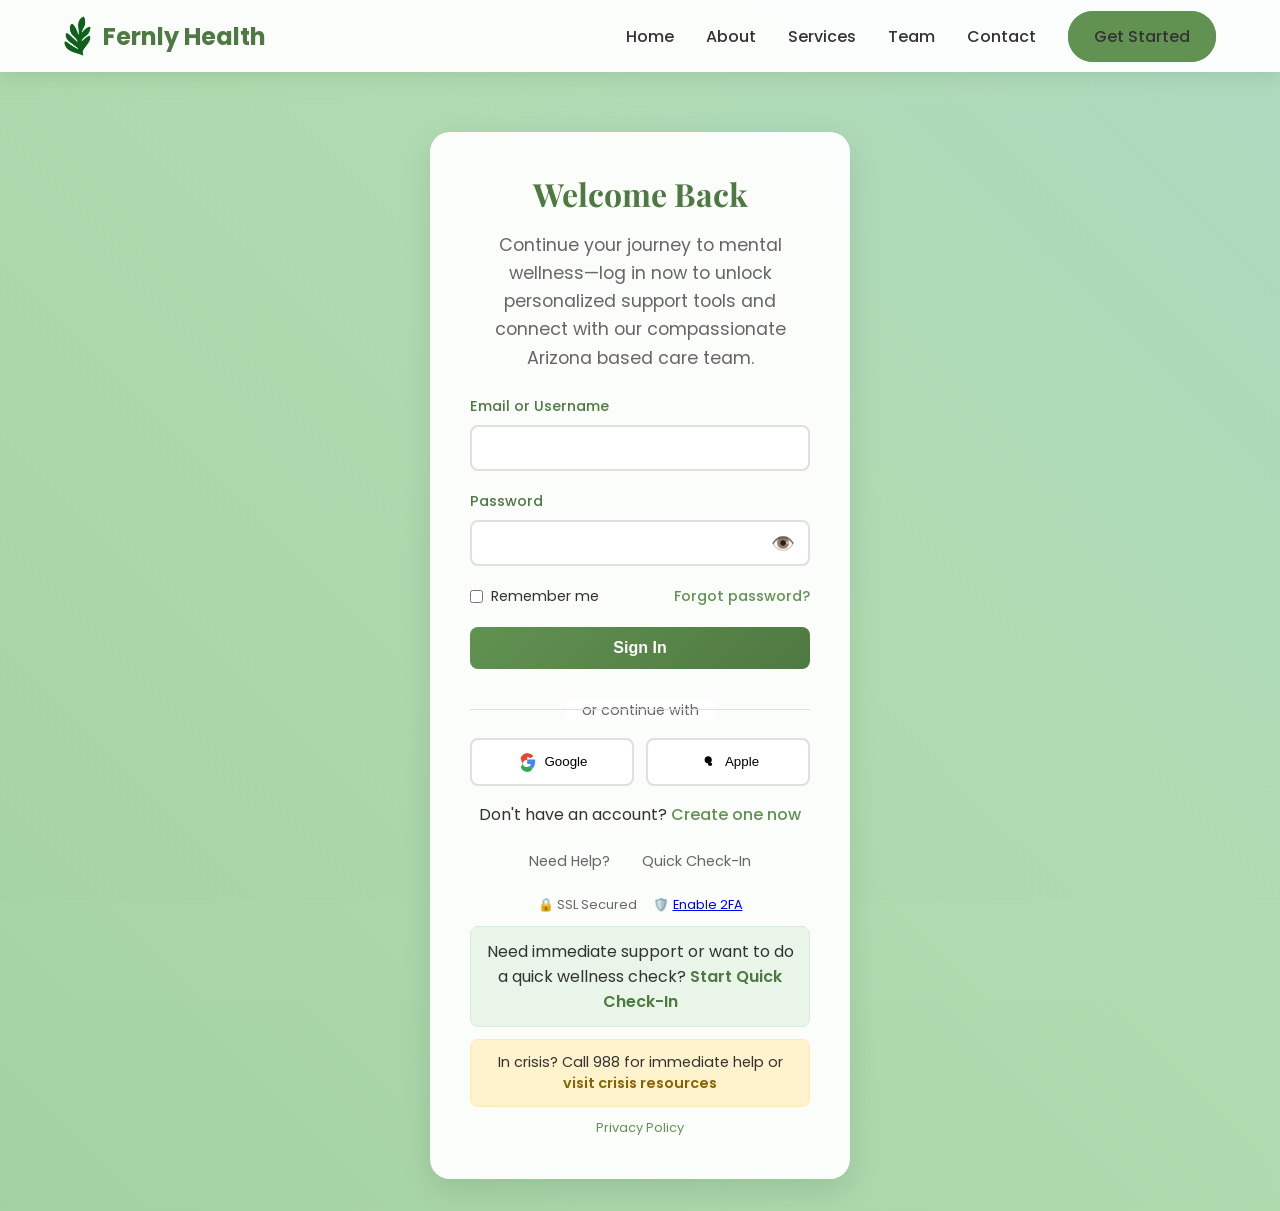
==== docs/login.html @ 819aef61 "Fix login card width and navigation button styling consistency Co-authored-by: Bmn599 <52219053+Bmn5" ====
<!DOCTYPE html>
<html lang="en">
<head>
  <meta charset="UTF-8">
  <meta name="viewport" content="width=device-width, initial-scale=1.0">
  <title>Login - Fernly Health</title>
  <link href="https://fonts.googleapis.com/css2?family=Poppins:wght@300;400;500;600;700&family=Playfair+Display:wght@400;700&display=swap" rel="stylesheet">
  <style>
    :root {
      --g1: #8fbf8f;
      --g2: #9ac99a;
      --g3: #a6d3a6;
      --g4: #b1dcb1;
      --g5: #add9c5;
      --g6: #e8c864;
    }

    * {
      margin: 0;
      padding: 0;
      box-sizing: border-box;
    }

    html,
    body {
      height: 100%;
      font-family: 'Poppins', sans-serif;
      color: #333;
      background: linear-gradient(
          45deg,
          var(--g1) 0%,
          var(--g2) 15%,
          var(--g3) 30%,
          var(--g4) 45%,
          var(--g5) 60%,
          var(--g6) 100%
      );
      background-size: 400% 400%;
      animation: moodShift 12s ease-in-out infinite;
      position: relative;
    }

    h1,
    h2 {
      font-family: 'Playfair Display', serif;
    }

    body::before {
      content: '';
      position: fixed;
      inset: 0;
      background-image: url("[data-uri]");
      background-size: 8px 8px;
      opacity: .04;
      pointer-events: none;
    }

    /* Ensure seamless gradient across all sections */
    section,
    footer {
      background: transparent;
    }

    @keyframes moodShift {
      0% {
        background-position: 0% 50%;
      }
      50% {
        background-position: 100% 50%;
      }
      100% {
        background-position: 0% 50%;
      }
    }


    .container {
      width: 90%;
      max-width: 1200px;
      margin: 0 auto;
    }

    header {
      background: rgba(255, 255, 255, 0.95);
      backdrop-filter: blur(10px);
      box-shadow: 0 2px 20px rgba(0, 0, 0, 0.1);
      position: fixed;
      top: 0;
      left: 0;
      right: 0;
      z-index: 1000;
      transition: all 0.3s ease;
    }

    nav {
      display: flex;
      align-items: center;
      justify-content: space-between;
      padding: 1rem 0;
    }

    .logo {
      display: flex;
      align-items: center;
      gap: 0.75rem;
    }

    .logo img {
      height: 40px;
      width: auto;
    }

    .logo span {
      font-size: 1.5rem;
      font-weight: 700;
      color: #4F7942;
    }

    .nav-links {
      list-style: none;
      display: flex;
      gap: 2rem;
      align-items: center;
    }

    .nav-links a {
      font-weight: 500;
      transition: color 0.3s ease;
      position: relative;
      text-decoration: none;
      color: inherit;
    }

    .nav-links a:hover {
      color: #619251;
    }

    .nav-links a::after {
      content: '';
      position: absolute;
      width: 0;
      height: 2px;
      bottom: -5px;
      left: 0;
      background-color: #619251;
      transition: width 0.3s ease;
    }

    .nav-links a:hover::after {
      width: 100%;
    }

    .btn-primary {
      background: #619251;
      color: #fff;
      padding: 0.75rem 1.5rem;
      border-radius: 25px;
      font-weight: 600;
      transition: all 0.3s ease;
      border: 2px solid #619251;
      cursor: pointer;
      text-decoration: none;
    }

    .btn-primary:hover {
      background: transparent;
      color: #619251;
      transform: translateY(-2px) scale(1.03);
    }

    main {
      margin-top: 100px;
      padding: 2rem 0;
      min-height: calc(100vh - 100px);
      display: flex;
      align-items: center;
      justify-content: center;
    }

    .login-container {
      background: rgba(255, 255, 255, 0.95);
      backdrop-filter: blur(10px);
      border-radius: 20px;
      padding: 2.5rem;
      box-shadow: 0 10px 30px rgba(0, 0, 0, 0.1);
      text-align: center;
      max-width: 420px;
      min-width: 320px;
      width: 100%;
      margin: 0 auto;
    }

    .login-title {
      font-size: 2rem;
      margin-bottom: 1rem;
      color: #4F7942;
    }

    .login-greeting {
      font-size: 1.1rem;
      color: #666;
      margin-bottom: 1.5rem;
      line-height: 1.6;
    }

    .form-group {
      position: relative;
      margin-bottom: 1.25rem;
      text-align: left;
    }

    .form-group label {
      display: block;
      margin-bottom: 0.5rem;
      font-weight: 500;
      color: #4F7942;
      font-size: 0.9rem;
    }

    .form-group input {
      width: 100%;
      padding: 0.75rem;
      border: 2px solid #e0e0e0;
      border-radius: 8px;
      font-size: 1rem;
      transition: all 0.3s ease;
      background: white;
    }

    .form-group input:hover {
      border-color: #c0c0c0;
      box-shadow: 0 2px 8px rgba(0, 0, 0, 0.08);
    }

    .form-group input:focus {
      outline: none;
      border-color: #619251;
      box-shadow: 0 0 0 3px rgba(97, 146, 81, 0.1);
    }

    .form-group input.error {
      border-color: #e74c3c;
      animation: shake 0.5s ease-in-out;
    }

    .form-group input.valid {
      border-color: #27ae60;
    }

    .password-toggle {
      position: absolute;
      right: 10px;
      top: 50%;
      transform: translateY(-50%);
      background: none;
      border: none;
      cursor: pointer;
      color: #666;
      font-size: 1.2rem;
      padding: 5px;
    }

    .password-toggle:hover {
      color: #4F7942;
    }

    .error-message {
      color: #e74c3c;
      font-size: 0.8rem;
      margin-top: 0.25rem;
      opacity: 0;
      transition: opacity 0.3s ease;
    }

    .error-message.show {
      opacity: 1;
    }

    .form-options {
      display: flex;
      justify-content: space-between;
      align-items: center;
      margin-bottom: 1.25rem;
      font-size: 0.9rem;
    }

    .remember-me {
      display: flex;
      align-items: center;
      gap: 0.5rem;
      cursor: pointer;
      transition: all 0.3s ease;
    }

    .remember-me:hover {
      color: #4F7942;
    }

    .remember-me input[type="checkbox"] {
      width: auto;
      margin: 0;
      cursor: pointer;
      transition: all 0.3s ease;
    }

    .remember-me input[type="checkbox"]:hover {
      transform: scale(1.1);
    }

    .remember-me label {
      cursor: pointer;
      transition: all 0.3s ease;
    }

    .forgot-password {
      color: #619251;
      text-decoration: none;
      font-weight: 500;
      transition: all 0.3s ease;
    }

    .forgot-password:hover {
      text-decoration: underline;
      color: #4F7942;
      transform: translateY(-1px);
    }

    .login-btn {
      width: 100%;
      background: linear-gradient(135deg, #619251, #4F7942);
      color: white;
      padding: 0.75rem;
      border: none;
      border-radius: 8px;
      font-size: 1rem;
      font-weight: 600;
      cursor: pointer;
      transition: all 0.3s ease;
      margin-bottom: 0.75rem;
      position: relative;
      overflow: hidden;
    }

    .login-btn:hover {
      transform: translateY(-2px);
      box-shadow: 0 5px 15px rgba(97, 146, 81, 0.4);
    }

    .login-btn:disabled {
      opacity: 0.7;
      cursor: not-allowed;
      transform: none;
    }

    .loading-spinner {
      display: none;
      position: absolute;
      top: 50%;
      left: 50%;
      transform: translate(-50%, -50%);
    }

    .loading-spinner::after {
      content: '';
      width: 20px;
      height: 20px;
      border: 2px solid rgba(255, 255, 255, 0.3);
      border-top: 2px solid white;
      border-radius: 50%;
      animation: spin 1s linear infinite;
    }

    .divider {
      text-align: center;
      margin: 1rem 0;
      position: relative;
      color: #666;
    }

    .divider::before {
      content: '';
      position: absolute;
      top: 50%;
      left: 0;
      right: 0;
      height: 1px;
      background: #e0e0e0;
    }

    .divider span {
      background: white;
      padding: 0 1rem;
      font-size: 0.9rem;
    }

    .social-login {
      display: flex;
      gap: 0.75rem;
      margin-bottom: 1rem;
    }

    .social-btn {
      flex: 1;
      padding: 0.75rem;
      border: 2px solid #e0e0e0;
      border-radius: 8px;
      background: white;
      cursor: pointer;
      transition: all 0.3s ease;
      display: flex;
      align-items: center;
      justify-content: center;
      gap: 0.5rem;
      font-weight: 500;
    }

    .social-btn:hover {
      border-color: #619251;
      background: #f8f9fa;
      transform: translateY(-1px);
      box-shadow: 0 3px 10px rgba(97, 146, 81, 0.15);
    }

    .social-btn img {
      width: 20px;
      height: 20px;
    }

    .create-account {
      text-align: center;
      margin-bottom: 1rem;
    }

    .create-account a {
      color: #619251;
      text-decoration: none;
      font-weight: 500;
      transition: all 0.3s ease;
    }

    .create-account a:hover {
      text-decoration: underline;
      color: #4F7942;
      transform: translateY(-1px);
    }

    .support-links {
      display: flex;
      justify-content: center;
      gap: 1rem;
      margin-bottom: 1rem;
      font-size: 0.9rem;
    }

    .support-links a {
      color: #666;
      text-decoration: none;
      padding: 0.5rem;
      border-radius: 6px;
      transition: all 0.3s ease;
    }

    .support-links a:hover {
      color: #4F7942;
      background: rgba(97, 146, 81, 0.1);
      transform: translateY(-1px);
    }

    .security-indicators {
      display: flex;
      justify-content: center;
      align-items: center;
      gap: 1rem;
      margin-bottom: 0.75rem;
      font-size: 0.8rem;
      color: #666;
    }

    .security-indicators span {
      display: flex;
      align-items: center;
      gap: 0.25rem;
    }

    .crisis-link {
      text-align: center;
      margin-top: 0.75rem;
      padding: 0.75rem;
      background: #fff3cd;
      border: 1px solid #ffeaa7;
      border-radius: 8px;
      font-size: 0.9rem;
    }

    .crisis-link a {
      color: #856404;
      text-decoration: none;
      font-weight: 600;
      transition: all 0.3s ease;
    }

    .crisis-link a:hover {
      text-decoration: underline;
      color: #6b5203;
      transform: translateY(-1px);
    }

    .quick-checkin {
      text-align: center;
      margin-top: 0.75rem;
      padding: 0.75rem;
      background: #e8f5e8;
      border: 1px solid #d4edda;
      border-radius: 8px;
    }

    .quick-checkin a {
      color: #4F7942;
      text-decoration: none;
      font-weight: 600;
      transition: all 0.3s ease;
    }

    .quick-checkin a:hover {
      text-decoration: underline;
      color: #3e5f34;
      transform: translateY(-1px);
    }

    .modal {
      display: none;
      position: fixed;
      z-index: 2000;
      left: 0;
      top: 0;
      width: 100%;
      height: 100%;
      background-color: rgba(0, 0, 0, 0.5);
      backdrop-filter: blur(5px);
    }

    .modal-content {
      background-color: white;
      margin: 10% auto;
      padding: 2rem;
      border-radius: 20px;
      width: 90%;
      max-width: 500px;
      position: relative;
    }

    .close {
      color: #aaa;
      float: right;
      font-size: 28px;
      font-weight: bold;
      cursor: pointer;
      position: absolute;
      right: 15px;
      top: 15px;
    }

    .close:hover {
      color: #000;
    }

    .privacy-link {
      color: #619251;
      text-decoration: none;
      font-size: 0.8rem;
      margin-top: 0.75rem;
      display: inline-block;
      transition: all 0.3s ease;
    }

    .privacy-link:hover {
      text-decoration: underline;
      color: #4F7942;
      transform: translateY(-1px);
    }

    @keyframes shake {
      0%, 100% { transform: translateX(0); }
      25% { transform: translateX(-5px); }
      75% { transform: translateX(5px); }
    }

    @keyframes spin {
      0% { transform: rotate(0deg); }
      100% { transform: rotate(360deg); }
    }

    @media (max-width: 768px) {
      .nav-links {
        display: none;
      }

      .login-container {
        margin: 1rem;
        padding: 1.5rem;
        min-width: 280px;
      }

      .social-login {
        flex-direction: column;
      }

      .support-links {
        flex-direction: column;
        gap: 0.5rem;
      }
    }
  </style>
</head>
<body>
  <header>
    <div class="container">
      <nav>
        <div class="logo">
          <img src="images/Fernly-logo.png" alt="Fernly Health Logo">
          <span>Fernly Health</span>
        </div>
        <ul class="nav-links">
          <li><a href="index.html">Home</a></li>
          <li><a href="index.html#about">About</a></li>
          <li><a href="services.html">Services</a></li>
          <li><a href="team.html">Team</a></li>
          <li><a href="index.html#contact">Contact</a></li>
          <li><a href="index.html#contact" class="btn-primary">Get Started</a></li>
        </ul>
      </nav>
    </div>
  </header>

  <main>
    <div class="container">
      <div class="login-container">
        <h1 class="login-title">Welcome Back</h1>
        <p class="login-greeting">
          Continue your journey to mental wellness—log in now to unlock personalized support tools and connect with our compassionate Arizona based care team.
        </p>

        <form id="loginForm">
          <div class="form-group">
            <label for="email">Email or Username</label>
            <input type="text" id="email" name="email" required aria-describedby="emailError">
            <div class="error-message" id="emailError"></div>
          </div>

          <div class="form-group">
            <label for="password">Password</label>
            <div style="position: relative;">
              <input type="password" id="password" name="password" required aria-describedby="passwordError">
              <button type="button" class="password-toggle" id="passwordToggle" aria-label="Toggle password visibility">
                👁️
              </button>
            </div>
            <div class="error-message" id="passwordError"></div>
          </div>

          <div class="form-options">
            <div class="remember-me">
              <input type="checkbox" id="rememberMe" name="rememberMe">
              <label for="rememberMe">Remember me</label>
            </div>
            <a href="#" class="forgot-password" id="forgotPasswordLink">Forgot password?</a>
          </div>

          <button type="submit" class="login-btn" id="loginButton">
            <span class="btn-text">Sign In</span>
            <div class="loading-spinner" id="loadingSpinner"></div>
          </button>
        </form>

        <div class="divider">
          <span>or continue with</span>
        </div>

        <div class="social-login">
          <button type="button" class="social-btn" id="googleLogin">
            <img src="[data-uri]" alt="Google">
            Google
          </button>
          <button type="button" class="social-btn" id="appleLogin">
            <img src="[data-uri]" alt="Apple">
            Apple
          </button>
        </div>

        <div class="create-account">
          <p>Don't have an account? <a href="#" id="createAccountLink">Create one now</a></p>
        </div>

        <div class="support-links">
          <a href="#" id="needHelpLink">Need Help?</a>
          <a href="#" id="quickCheckinLink">Quick Check-In</a>
        </div>

        <div class="security-indicators">
          <span>🔒 SSL Secured</span>
          <span>🛡️ <a href="#" id="twoFactorLink">Enable 2FA</a></span>
        </div>

        <div class="quick-checkin">
          <p>Need immediate support or want to do a quick wellness check? <a href="#" id="quickCheckinBtn">Start Quick Check-In</a></p>
        </div>

        <div class="crisis-link">
          <p>In crisis? Call 988 for immediate help or <a href="https://suicidepreventionlifeline.org/" target="_blank" rel="noopener noreferrer">visit crisis resources</a></p>
        </div>

        <a href="privacy.html" target="_blank" class="privacy-link">Privacy Policy</a>
      </div>
    </div>
  </main>

  <!-- Forgot Password Modal -->
  <div id="forgotPasswordModal" class="modal">
    <div class="modal-content">
      <span class="close" id="closeForgotModal">&times;</span>
      <h2>Reset Password</h2>
      <p>Enter your email address and we'll send you a link to reset your password.</p>
      <form id="forgotPasswordForm">
        <div class="form-group">
          <label for="resetEmail">Email Address</label>
          <input type="email" id="resetEmail" name="resetEmail" required>
          <div class="error-message" id="resetEmailError"></div>
        </div>
        <button type="submit" class="login-btn">Send Reset Link</button>
      </form>
    </div>
  </div>

  <!-- Need Help Modal -->
  <div id="needHelpModal" class="modal">
    <div class="modal-content">
      <span class="close" id="closeHelpModal">&times;</span>
      <h2>Need Help?</h2>
      <p>Our support team is here to help you. Please fill out this secure form and we'll get back to you within 24 hours.</p>
      <form id="needHelpForm">
        <div class="form-group">
          <label for="helpName">Full Name</label>
          <input type="text" id="helpName" name="helpName" required>
        </div>
        <div class="form-group">
          <label for="helpEmail">Email Address</label>
          <input type="email" id="helpEmail" name="helpEmail" required>
        </div>
        <div class="form-group">
          <label for="helpSubject">Subject</label>
          <select id="helpSubject" name="helpSubject" required style="width: 100%; padding: 0.75rem; border: 2px solid #e0e0e0; border-radius: 8px;">
            <option value="">Select a topic</option>
            <option value="login">Login Issues</option>
            <option value="account">Account Problems</option>
            <option value="technical">Technical Support</option>
            <option value="billing">Billing Questions</option>
            <option value="general">General Inquiry</option>
          </select>
        </div>
        <div class="form-group">
          <label for="helpMessage">Message</label>
          <textarea id="helpMessage" name="helpMessage" rows="4" required style="width: 100%; padding: 0.75rem; border: 2px solid #e0e0e0; border-radius: 8px; resize: vertical;"></textarea>
        </div>
        <button type="submit" class="login-btn">Send Message</button>
      </form>
    </div>
  </div>

  <!-- Create Account Modal -->
  <div id="createAccountModal" class="modal">
    <div class="modal-content">
      <span class="close" id="closeCreateModal">&times;</span>
      <h2>Create Account</h2>
      <p>Join Fernly Health and start your mental wellness journey today.</p>
      <form id="createAccountForm">
        <div class="form-group">
          <label for="newFullName">Full Name</label>
          <input type="text" id="newFullName" name="newFullName" required>
        </div>
        <div class="form-group">
          <label for="newEmail">Email Address</label>
          <input type="email" id="newEmail" name="newEmail" required>
        </div>
        <div class="form-group">
          <label for="newPassword">Password</label>
          <div style="position: relative;">
            <input type="password" id="newPassword" name="newPassword" required>
            <button type="button" class="password-toggle" id="newPasswordToggle" aria-label="Toggle password visibility">
              👁️
            </button>
          </div>
          <div class="error-message" id="newPasswordError"></div>
        </div>
        <div class="form-group">
          <label for="confirmPassword">Confirm Password</label>
          <input type="password" id="confirmPassword" name="confirmPassword" required>
          <div class="error-message" id="confirmPasswordError"></div>
        </div>
        <div class="form-group">
          <div class="remember-me">
            <input type="checkbox" id="agreeTerms" name="agreeTerms" required>
            <label for="agreeTerms">I agree to the <a href="privacy.html" target="_blank">Privacy Policy</a> and Terms of Service</label>
          </div>
        </div>
        <button type="submit" class="login-btn">Create Account</button>
      </form>
    </div>
  </div>
  <script>
    // Form validation and interaction functionality
    document.addEventListener('DOMContentLoaded', function() {
      // Password toggle functionality
      const passwordToggle = document.getElementById('passwordToggle');
      const passwordInput = document.getElementById('password');
      const newPasswordToggle = document.getElementById('newPasswordToggle');
      const newPasswordInput = document.getElementById('newPassword');

      function togglePassword(toggle, input) {
        if (toggle && input) {
          toggle.addEventListener('click', function() {
            const type = input.getAttribute('type') === 'password' ? 'text' : 'password';
            input.setAttribute('type', type);
            toggle.textContent = type === 'password' ? '👁️' : '🙈';
          });
        }
      }

      togglePassword(passwordToggle, passwordInput);
      togglePassword(newPasswordToggle, newPasswordInput);

      // Real-time validation
      const emailInput = document.getElementById('email');
      const emailError = document.getElementById('emailError');

      function validateEmail(email) {
        const re = /^[^\s@]+@[^\s@]+\.[^\s@]+$/;
        return re.test(email);
      }

      function validatePassword(password) {
        return password.length >= 8;
      }

      function showError(input, errorElement, message) {
        input.classList.add('error');
        input.classList.remove('valid');
        errorElement.textContent = message;
        errorElement.classList.add('show');
        input.setAttribute('aria-invalid', 'true');
      }

      function showValid(input, errorElement) {
        input.classList.add('valid');
        input.classList.remove('error');
        errorElement.textContent = '';
        errorElement.classList.remove('show');
        input.setAttribute('aria-invalid', 'false');
      }

      // Email validation
      emailInput.addEventListener('blur', function() {
        const email = this.value.trim();
        if (email && !validateEmail(email)) {
          showError(this, emailError, 'Please enter a valid email address');
        } else if (email) {
          showValid(this, emailError);
        }
      });

      // Password validation
      passwordInput.addEventListener('blur', function() {
        const password = this.value;
        const passwordError = document.getElementById('passwordError');
        if (password && !validatePassword(password)) {
          showError(this, passwordError, 'Password must be at least 8 characters long');
        } else if (password) {
          showValid(this, passwordError);
        }
      });

      // Modal functionality
      const modals = ['forgotPasswordModal', 'needHelpModal', 'createAccountModal'];
      const modalTriggers = {
        'forgotPasswordLink': 'forgotPasswordModal',
        'needHelpLink': 'needHelpModal',
        'createAccountLink': 'createAccountModal'
      };

      // Open modals
      Object.entries(modalTriggers).forEach(([triggerID, modalID]) => {
        const trigger = document.getElementById(triggerID);
        const modal = document.getElementById(modalID);
        if (trigger && modal) {
          trigger.addEventListener('click', function(e) {
            e.preventDefault();
            modal.style.display = 'block';
            document.body.style.overflow = 'hidden';
          });
        }
      });

      // Close modals
      const closeButtons = ['closeForgotModal', 'closeHelpModal', 'closeCreateModal'];
      closeButtons.forEach(buttonID => {
        const button = document.getElementById(buttonID);
        if (button) {
          button.addEventListener('click', function() {
            const modal = this.closest('.modal');
            modal.style.display = 'none';
            document.body.style.overflow = 'auto';
          });
        }
      });

      // Close modal when clicking outside
      modals.forEach(modalID => {
        const modal = document.getElementById(modalID);
        if (modal) {
          modal.addEventListener('click', function(e) {
            if (e.target === this) {
              this.style.display = 'none';
              document.body.style.overflow = 'auto';
            }
          });
        }
      });

      // Form submissions
      const loginForm = document.getElementById('loginForm');
      const loginButton = document.getElementById('loginButton');
      const loadingSpinner = document.getElementById('loadingSpinner');
      const btnText = loginButton.querySelector('.btn-text');

      loginForm.addEventListener('submit', function(e) {
        e.preventDefault();
        
        const email = document.getElementById('email').value.trim();
        const password = document.getElementById('password').value;
        
        // Basic validation
        let isValid = true;
        
        if (!email) {
          showError(emailInput, emailError, 'Email is required');
          isValid = false;
        } else if (!validateEmail(email)) {
          showError(emailInput, emailError, 'Please enter a valid email address');
          isValid = false;
        }
        
        if (!password) {
          showError(passwordInput, document.getElementById('passwordError'), 'Password is required');
          isValid = false;
        }
        
        if (!isValid) {
          // Shake animation for errors
          loginForm.style.animation = 'shake 0.5s ease-in-out';
          setTimeout(() => {
            loginForm.style.animation = '';
          }, 500);
          return;
        }
        
        // Show loading state
        loginButton.disabled = true;
        btnText.style.opacity = '0';
        loadingSpinner.style.display = 'block';
        
        // Simulate login process
        setTimeout(() => {
          // Reset button state
          loginButton.disabled = false;
          btnText.style.opacity = '1';
          loadingSpinner.style.display = 'none';
          
          // Demo login - in production, this would make an API call
          if (email === 'demo@fernly.com' && password === 'demo123') {
            alert('Login successful! Welcome to Fernly Health.');
            // Redirect to dashboard or home page
            window.location.href = 'index.html';
          } else {
            alert('Invalid credentials. Try demo@fernly.com / demo123');
            // Shake animation for failed login
            loginForm.style.animation = 'shake 0.5s ease-in-out';
            setTimeout(() => {
              loginForm.style.animation = '';
            }, 500);
          }
        }, 1500);
      });

      // Social login handlers
      const googleLogin = document.getElementById('googleLogin');
      const appleLogin = document.getElementById('appleLogin');

      googleLogin.addEventListener('click', function() {
        alert('Google SSO Integration\n\nFor production, configure with:\n1. Google Cloud Console OAuth 2.0 credentials\n2. Client ID and Secret\n3. Authorized redirect URIs\n\nDemo: This would redirect to Google OAuth flow.');
      });

      appleLogin.addEventListener('click', function() {
        alert('Apple SSO Integration\n\nFor production, configure with:\n1. Apple Developer Account\n2. Sign in with Apple service\n3. App ID and Key\n\nDemo: This would redirect to Apple ID authentication.');
      });

      // Forgot password form
      const forgotPasswordForm = document.getElementById('forgotPasswordForm');
      forgotPasswordForm.addEventListener('submit', function(e) {
        e.preventDefault();
        const email = document.getElementById('resetEmail').value.trim();
        
        if (!validateEmail(email)) {
          const errorElement = document.getElementById('resetEmailError');
          showError(document.getElementById('resetEmail'), errorElement, 'Please enter a valid email address');
          return;
        }
        
        alert('Password reset link sent to ' + email);
        document.getElementById('forgotPasswordModal').style.display = 'none';
        document.body.style.overflow = 'auto';
      });

      // Need help form
      const needHelpForm = document.getElementById('needHelpForm');
      needHelpForm.addEventListener('submit', function(e) {
        e.preventDefault();
        const name = document.getElementById('helpName').value.trim();
        const email = document.getElementById('helpEmail').value.trim();
        const subject = document.getElementById('helpSubject').value;
        const message = document.getElementById('helpMessage').value.trim();
        
        if (name && email && subject && message && validateEmail(email)) {
          alert('Support request submitted successfully! We\'ll get back to you within 24 hours.');
          document.getElementById('needHelpModal').style.display = 'none';
          document.body.style.overflow = 'auto';
          needHelpForm.reset();
        } else {
          alert('Please fill out all fields with valid information.');
        }
      });

      // Create account form
      const createAccountForm = document.getElementById('createAccountForm');
      createAccountForm.addEventListener('submit', function(e) {
        e.preventDefault();
        const fullName = document.getElementById('newFullName').value.trim();
        const email = document.getElementById('newEmail').value.trim();
        const password = document.getElementById('newPassword').value;
        const confirmPassword = document.getElementById('confirmPassword').value;
        const agreeTerms = document.getElementById('agreeTerms').checked;
        
        let isValid = true;
        
        if (!fullName) {
          alert('Please enter your full name');
          isValid = false;
        }
        
        if (!validateEmail(email)) {
          alert('Please enter a valid email address');
          isValid = false;
        }
        
        if (!validatePassword(password)) {
          showError(document.getElementById('newPassword'), document.getElementById('newPasswordError'), 'Password must be at least 8 characters long');
          isValid = false;
        }
        
        if (password !== confirmPassword) {
          showError(document.getElementById('confirmPassword'), document.getElementById('confirmPasswordError'), 'Passwords do not match');
          isValid = false;
        }
        
        if (!agreeTerms) {
          alert('Please agree to the Privacy Policy and Terms of Service');
          isValid = false;
        }
        
        if (isValid) {
          alert('Account created successfully! Please check your email for verification.');
          document.getElementById('createAccountModal').style.display = 'none';
          document.body.style.overflow = 'auto';
          createAccountForm.reset();
        }
      });

      // Quick check-in functionality
      const quickCheckinLinks = document.querySelectorAll('#quickCheckinLink, #quickCheckinBtn');
      quickCheckinLinks.forEach(link => {
        link.addEventListener('click', function(e) {
          e.preventDefault();
          alert('Quick Check-In Feature\n\nThis would open a brief wellness assessment including:\n• Mood tracking\n• Stress level evaluation\n• Sleep quality check\n• Medication adherence\n• Crisis screening\n\nRedirecting to wellness portal...');
          // In production, this would redirect to a wellness assessment tool
        });
      });

      // 2FA link
      const twoFactorLink = document.getElementById('twoFactorLink');
      twoFactorLink.addEventListener('click', function(e) {
        e.preventDefault();
        alert('Two-Factor Authentication\n\nTo enable 2FA:\n1. Log in to your account\n2. Go to Security Settings\n3. Enable 2FA with your phone\n\nThis adds an extra layer of security to your account.');
      });

      // Keyboard navigation support
      document.addEventListener('keydown', function(e) {
        if (e.key === 'Escape') {
          modals.forEach(modalID => {
            const modal = document.getElementById(modalID);
            if (modal && modal.style.display === 'block') {
              modal.style.display = 'none';
              document.body.style.overflow = 'auto';
            }
          });
        }
      });

      // Remember me functionality
      const rememberMeCheckbox = document.getElementById('rememberMe');
      const storedEmail = localStorage.getItem('fernly_remembered_email');
      
      if (storedEmail) {
        emailInput.value = storedEmail;
        rememberMeCheckbox.checked = true;
      }
      
      rememberMeCheckbox.addEventListener('change', function() {
        if (this.checked) {
          localStorage.setItem('fernly_remembered_email', emailInput.value);
        } else {
          localStorage.removeItem('fernly_remembered_email');
        }
      });

      // Update remember me storage when email changes
      emailInput.addEventListener('input', function() {
        if (rememberMeCheckbox.checked) {
          localStorage.setItem('fernly_remembered_email', this.value);
        }
      });
    });
  </script>
</body>
</html>
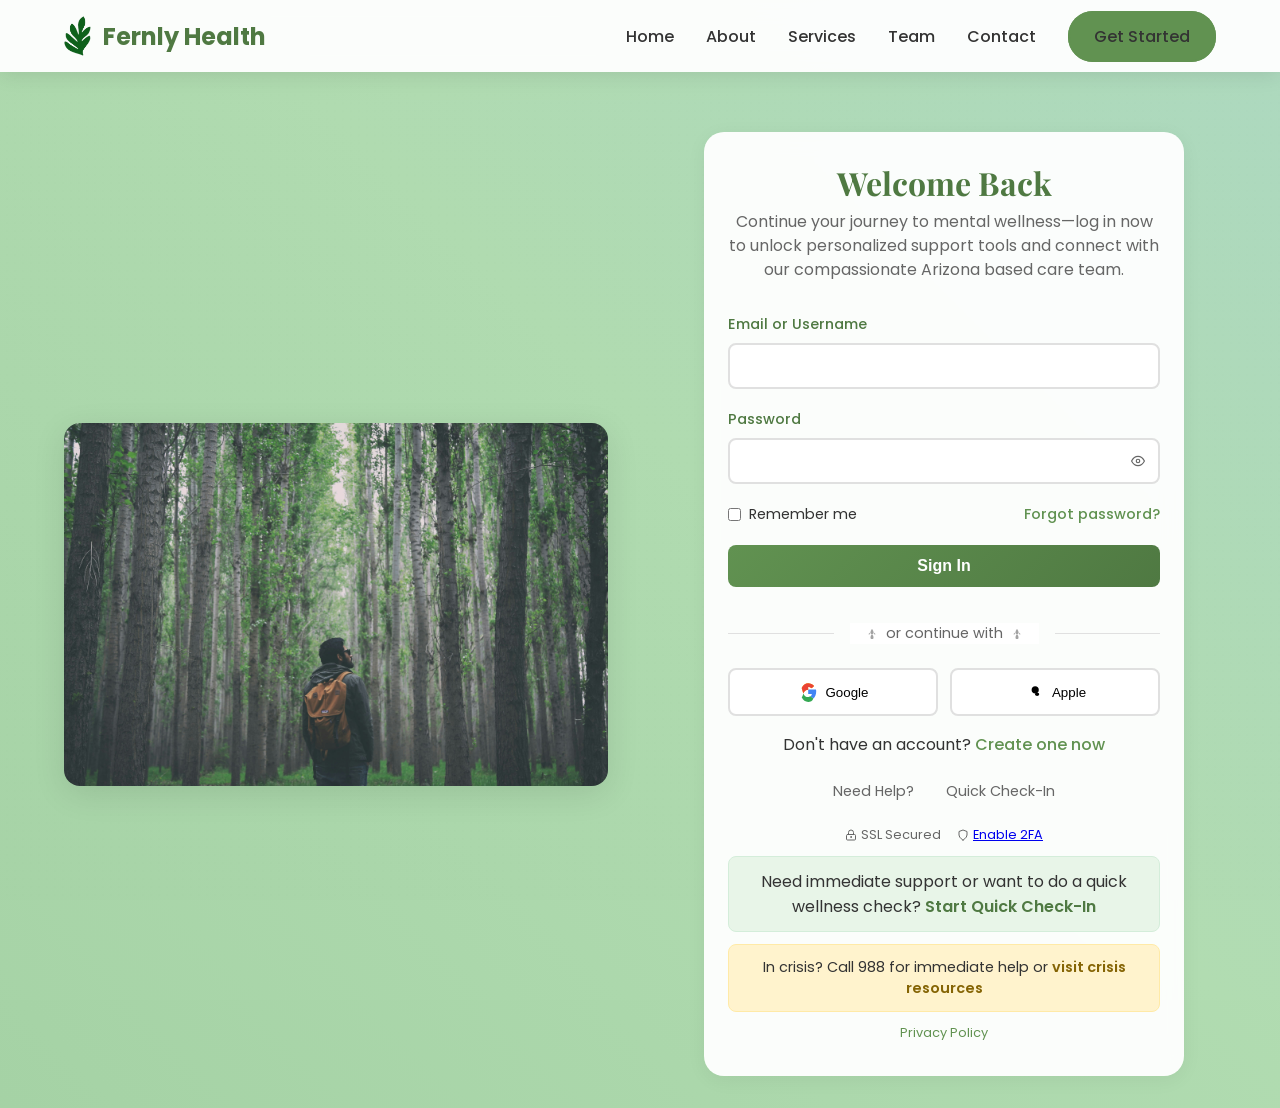
==== commit b04f871c: "Update login page with improved layout and professional styling Co-authored-by: Bmn599 <52219053+Bmn" ====
--- a/docs/login.html
+++ b/docs/login.html
@@ -177,30 +177,60 @@
       justify-content: center;
     }
 
+    .login-layout {
+      display: flex;
+      align-items: center;
+      gap: 4rem;
+      max-width: 1200px;
+      width: 100%;
+    }
+
+    .login-illustration {
+      flex: 1;
+      display: flex;
+      align-items: center;
+      justify-content: center;
+    }
+
+    .login-illustration img {
+      max-width: 100%;
+      height: auto;
+      border-radius: 16px;
+      box-shadow: 0 8px 32px rgba(0, 0, 0, 0.1);
+    }
+
+    .login-form-section {
+      flex: 1;
+      display: flex;
+      justify-content: center;
+    }
+
     .login-container {
       background: rgba(255, 255, 255, 0.95);
       backdrop-filter: blur(10px);
       border-radius: 20px;
-      padding: 2.5rem;
-      box-shadow: 0 10px 30px rgba(0, 0, 0, 0.1);
+      padding: 2rem 1.5rem;
+      box-shadow: 0 4px 20px rgba(0, 0, 0, 0.05);
       text-align: center;
-      max-width: 420px;
+      max-width: 480px;
       min-width: 320px;
-      width: 100%;
+      width: 90%;
       margin: 0 auto;
     }
 
     .login-title {
       font-size: 2rem;
-      margin-bottom: 1rem;
+      margin-bottom: 0.5rem;
       color: #4F7942;
+      line-height: 1.2;
     }
 
     .login-greeting {
-      font-size: 1.1rem;
+      font-size: 1rem;
       color: #666;
-      margin-bottom: 1.5rem;
-      line-height: 1.6;
+      margin-bottom: 2rem;
+      line-height: 1.5;
+      font-weight: 400;
     }
 
     .form-group {
@@ -258,10 +288,20 @@
       color: #666;
       font-size: 1.2rem;
       padding: 5px;
+      width: 24px;
+      height: 24px;
+      display: flex;
+      align-items: center;
+      justify-content: center;
     }
 
     .password-toggle:hover {
       color: #4F7942;
+    }
+
+    .password-toggle svg {
+      width: 18px;
+      height: 18px;
     }
 
     .error-message {
@@ -372,17 +412,19 @@
 
     .divider {
       text-align: center;
-      margin: 1rem 0;
+      margin: 1.5rem 0;
       position: relative;
       color: #666;
-    }
-
-    .divider::before {
+      display: flex;
+      align-items: center;
+      justify-content: center;
+      gap: 1rem;
+    }
+
+    .divider::before,
+    .divider::after {
       content: '';
-      position: absolute;
-      top: 50%;
-      left: 0;
-      right: 0;
+      flex: 1;
       height: 1px;
       background: #e0e0e0;
     }
@@ -391,6 +433,16 @@
       background: white;
       padding: 0 1rem;
       font-size: 0.9rem;
+      display: flex;
+      align-items: center;
+      gap: 0.5rem;
+    }
+
+    .fern-icon {
+      width: 12px;
+      height: 12px;
+      fill: #619251;
+      opacity: 0.6;
     }
 
     .social-login {
@@ -592,6 +644,15 @@
 
     @media (max-width: 768px) {
       .nav-links {
+        display: none;
+      }
+
+      .login-layout {
+        flex-direction: column;
+        gap: 2rem;
+      }
+
+      .login-illustration {
         display: none;
       }
 
@@ -634,7 +695,13 @@
 
   <main>
     <div class="container">
-      <div class="login-container">
+      <div class="login-layout">
+        <div class="login-illustration">
+          <img src="Images3/oziel-gomez-6K-xLVV0-wg-unsplash.jpg" alt="Calming nature scene with greenery">
+        </div>
+        
+        <div class="login-form-section">
+          <div class="login-container">
         <h1 class="login-title">Welcome Back</h1>
         <p class="login-greeting">
           Continue your journey to mental wellness—log in now to unlock personalized support tools and connect with our compassionate Arizona based care team.
@@ -652,7 +719,10 @@
             <div style="position: relative;">
               <input type="password" id="password" name="password" required aria-describedby="passwordError">
               <button type="button" class="password-toggle" id="passwordToggle" aria-label="Toggle password visibility">
-                👁️
+                <svg viewBox="0 0 24 24" fill="none" stroke="currentColor" stroke-width="2" stroke-linecap="round" stroke-linejoin="round">
+                  <path d="M1 12s4-8 11-8 11 8 11 8-4 8-11 8-11-8-11-8z"></path>
+                  <circle cx="12" cy="12" r="3"></circle>
+                </svg>
               </button>
             </div>
             <div class="error-message" id="passwordError"></div>
@@ -673,7 +743,21 @@
         </form>
 
         <div class="divider">
-          <span>or continue with</span>
+          <span>
+            <svg class="fern-icon" viewBox="0 0 24 24" fill="none" xmlns="http://www.w3.org/2000/svg">
+              <path d="M12 2C12 2 15 5 15 9C15 11 14 12 12 12C10 12 9 11 9 9C9 5 12 2 12 2Z" fill="currentColor"/>
+              <path d="M12 12C12 12 15 15 15 19C15 21 14 22 12 22C10 22 9 21 9 19C9 15 12 12 12 12Z" fill="currentColor"/>
+              <path d="M12 7C12 7 8 9 6 11C5 12 5 13 6 13C7 13 8 12 8 11C8 9 12 7 12 7Z" fill="currentColor"/>
+              <path d="M12 7C12 7 16 9 18 11C19 12 19 13 18 13C17 13 16 12 16 11C16 9 12 7 12 7Z" fill="currentColor"/>
+            </svg>
+            or continue with
+            <svg class="fern-icon" viewBox="0 0 24 24" fill="none" xmlns="http://www.w3.org/2000/svg">
+              <path d="M12 2C12 2 15 5 15 9C15 11 14 12 12 12C10 12 9 11 9 9C9 5 12 2 12 2Z" fill="currentColor"/>
+              <path d="M12 12C12 12 15 15 15 19C15 21 14 22 12 22C10 22 9 21 9 19C9 15 12 12 12 12Z" fill="currentColor"/>
+              <path d="M12 7C12 7 8 9 6 11C5 12 5 13 6 13C7 13 8 12 8 11C8 9 12 7 12 7Z" fill="currentColor"/>
+              <path d="M12 7C12 7 16 9 18 11C19 12 19 13 18 13C17 13 16 12 16 11C16 9 12 7 12 7Z" fill="currentColor"/>
+            </svg>
+          </span>
         </div>
 
         <div class="social-login">
@@ -697,8 +781,20 @@
         </div>
 
         <div class="security-indicators">
-          <span>🔒 SSL Secured</span>
-          <span>🛡️ <a href="#" id="twoFactorLink">Enable 2FA</a></span>
+          <span>
+            <svg width="12" height="12" viewBox="0 0 24 24" fill="none" stroke="currentColor" stroke-width="2" stroke-linecap="round" stroke-linejoin="round">
+              <rect x="3" y="11" width="18" height="11" rx="2" ry="2"></rect>
+              <circle cx="12" cy="16" r="1"></circle>
+              <path d="M7 11V7a5 5 0 0 1 10 0v4"></path>
+            </svg>
+            SSL Secured
+          </span>
+          <span>
+            <svg width="12" height="12" viewBox="0 0 24 24" fill="none" stroke="currentColor" stroke-width="2" stroke-linecap="round" stroke-linejoin="round">
+              <path d="M12 22s8-4 8-10V5l-8-3-8 3v7c0 6 8 10 8 10z"></path>
+            </svg>
+            <a href="#" id="twoFactorLink">Enable 2FA</a>
+          </span>
         </div>
 
         <div class="quick-checkin">
@@ -710,6 +806,8 @@
         </div>
 
         <a href="privacy.html" target="_blank" class="privacy-link">Privacy Policy</a>
+      </div>
+        </div>
       </div>
     </div>
   </main>
@@ -786,7 +884,10 @@
           <div style="position: relative;">
             <input type="password" id="newPassword" name="newPassword" required>
             <button type="button" class="password-toggle" id="newPasswordToggle" aria-label="Toggle password visibility">
-              👁️
+              <svg viewBox="0 0 24 24" fill="none" stroke="currentColor" stroke-width="2" stroke-linecap="round" stroke-linejoin="round">
+                <path d="M1 12s4-8 11-8 11 8 11 8-4 8-11 8-11-8-11-8z"></path>
+                <circle cx="12" cy="12" r="3"></circle>
+              </svg>
             </button>
           </div>
           <div class="error-message" id="newPasswordError"></div>
@@ -820,7 +921,27 @@
           toggle.addEventListener('click', function() {
             const type = input.getAttribute('type') === 'password' ? 'text' : 'password';
             input.setAttribute('type', type);
-            toggle.textContent = type === 'password' ? '👁️' : '🙈';
+            
+            // Update the SVG icon
+            const isVisible = type === 'text';
+            const svg = toggle.querySelector('svg');
+            if (svg) {
+              if (isVisible) {
+                // Show "eye-off" icon
+                svg.innerHTML = `
+                  <path d="M17.94 17.94A10.07 10.07 0 0 1 12 20c-7 0-11-8-11-8a18.45 18.45 0 0 1 5.06-5.94L6.06 6.06"></path>
+                  <path d="M9.9 4.24A9.12 9.12 0 0 1 12 4c7 0 11 8 11 8a18.5 18.5 0 0 1-2.16 3.19l-6.37-6.37z"></path>
+                  <line x1="1" y1="1" x2="23" y2="23"></line>
+                  <path d="M14.12 14.12a3 3 0 0 1-4.24-4.24"></path>
+                `;
+              } else {
+                // Show "eye" icon
+                svg.innerHTML = `
+                  <path d="M1 12s4-8 11-8 11 8 11 8-4 8-11 8-11-8-11-8z"></path>
+                  <circle cx="12" cy="12" r="3"></circle>
+                `;
+              }
+            }
           });
         }
       }
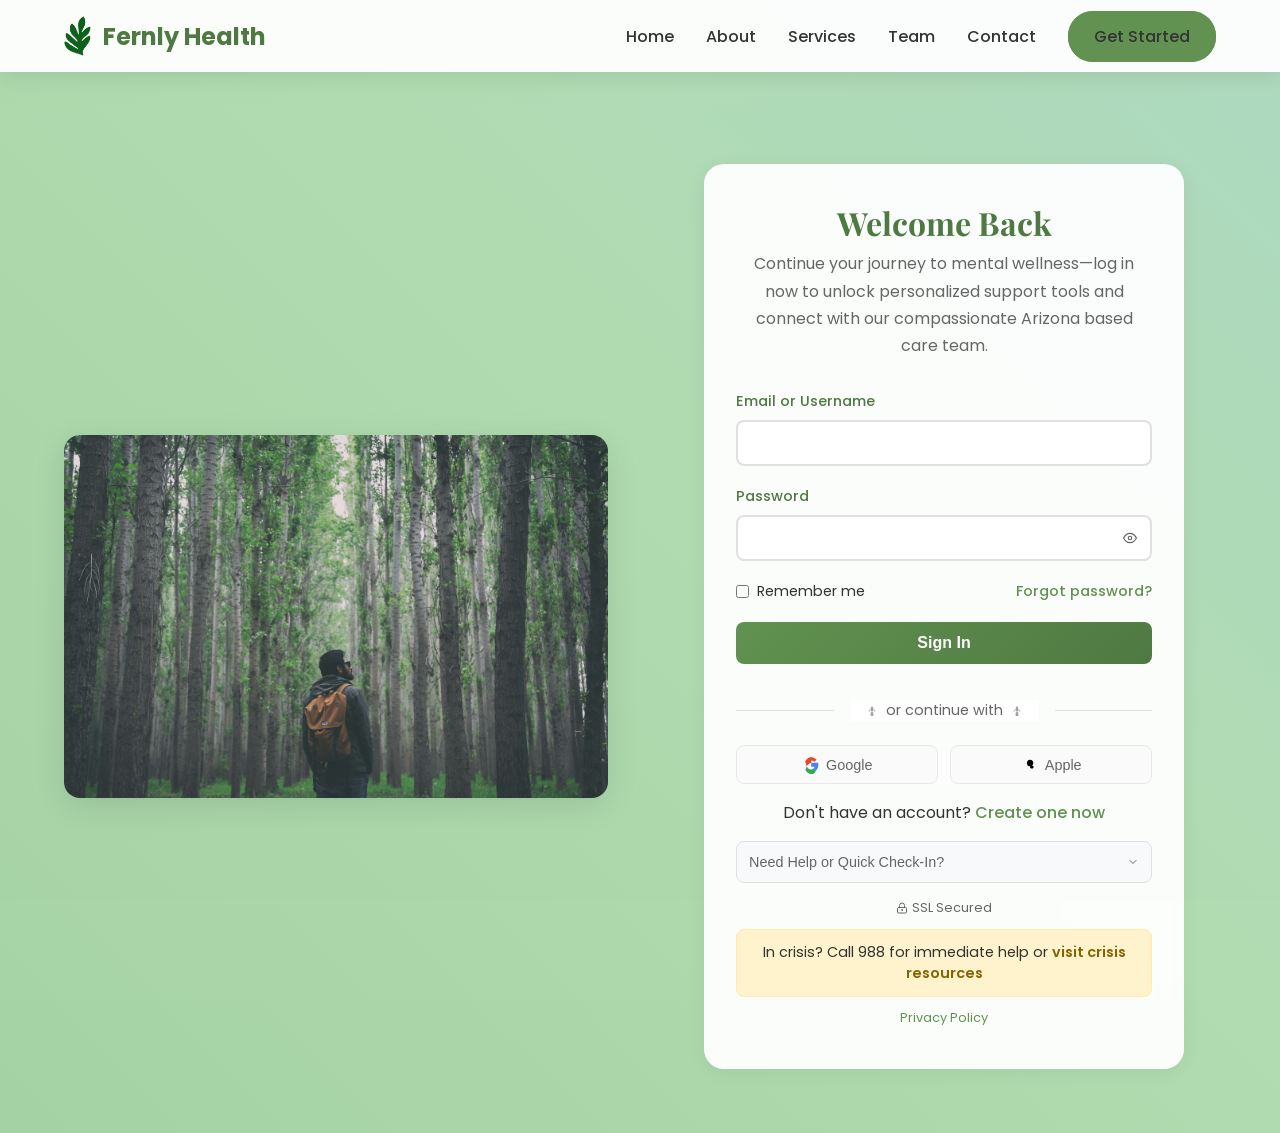
==== commit 4852068c: "Complete login page improvements: reduce clutter, strengthen CTA, improve typography Co-authored-by:" ====
--- a/docs/login.html
+++ b/docs/login.html
@@ -209,13 +209,13 @@
       background: rgba(255, 255, 255, 0.95);
       backdrop-filter: blur(10px);
       border-radius: 20px;
-      padding: 2rem 1.5rem;
+      padding: 2.5rem 2rem;
       box-shadow: 0 4px 20px rgba(0, 0, 0, 0.05);
       text-align: center;
       max-width: 480px;
       min-width: 320px;
       width: 90%;
-      margin: 0 auto;
+      margin: 2rem auto;
     }
 
     .login-title {
@@ -229,7 +229,7 @@
       font-size: 1rem;
       color: #666;
       margin-bottom: 2rem;
-      line-height: 1.5;
+      line-height: 1.7;
       font-weight: 400;
     }
 
@@ -453,29 +453,31 @@
 
     .social-btn {
       flex: 1;
-      padding: 0.75rem;
-      border: 2px solid #e0e0e0;
+      padding: 0.6rem;
+      border: 1px solid #e8e8e8;
       border-radius: 8px;
-      background: white;
+      background: #fafafa;
       cursor: pointer;
       transition: all 0.3s ease;
       display: flex;
       align-items: center;
       justify-content: center;
-      gap: 0.5rem;
-      font-weight: 500;
+      gap: 0.4rem;
+      font-weight: 400;
+      font-size: 0.9rem;
+      color: #666;
     }
 
     .social-btn:hover {
-      border-color: #619251;
-      background: #f8f9fa;
+      border-color: #d0d0d0;
+      background: #f0f0f0;
       transform: translateY(-1px);
-      box-shadow: 0 3px 10px rgba(97, 146, 81, 0.15);
+      box-shadow: 0 2px 8px rgba(0, 0, 0, 0.1);
     }
 
     .social-btn img {
-      width: 20px;
-      height: 20px;
+      width: 18px;
+      height: 18px;
     }
 
     .create-account {
@@ -516,6 +518,107 @@
       color: #4F7942;
       background: rgba(97, 146, 81, 0.1);
       transform: translateY(-1px);
+    }
+
+    .support-section {
+      margin-bottom: 1rem;
+    }
+
+    .support-toggle {
+      width: 100%;
+      background: #f8f9fa;
+      border: 1px solid #e0e0e0;
+      border-radius: 8px;
+      padding: 0.75rem;
+      cursor: pointer;
+      transition: all 0.3s ease;
+      display: flex;
+      align-items: center;
+      justify-content: space-between;
+      font-size: 0.9rem;
+      color: #666;
+    }
+
+    .support-toggle:hover {
+      background: #f0f0f0;
+      border-color: #d0d0d0;
+      color: #4F7942;
+    }
+
+    .support-toggle.active {
+      border-color: #619251;
+      background: #f8f9fa;
+    }
+
+    .chevron-icon {
+      transition: transform 0.3s ease;
+    }
+
+    .support-toggle.active .chevron-icon {
+      transform: rotate(180deg);
+    }
+
+    .support-panel {
+      display: none;
+      background: white;
+      border: 1px solid #e0e0e0;
+      border-top: none;
+      border-radius: 0 0 8px 8px;
+      padding: 0.5rem;
+      margin-top: -1px;
+    }
+
+    .support-panel.show {
+      display: block;
+    }
+
+    .support-option {
+      margin-bottom: 0.5rem;
+    }
+
+    .support-option:last-child {
+      margin-bottom: 0;
+    }
+
+    .support-option a {
+      display: flex;
+      align-items: flex-start;
+      gap: 0.75rem;
+      padding: 0.75rem;
+      border-radius: 6px;
+      text-decoration: none;
+      color: #333;
+      transition: all 0.3s ease;
+    }
+
+    .support-option a:hover {
+      background: #f8f9fa;
+      color: #4F7942;
+      transform: translateY(-1px);
+    }
+
+    .support-option svg {
+      flex-shrink: 0;
+      margin-top: 0.1rem;
+      color: #619251;
+    }
+
+    .support-option div {
+      flex: 1;
+      text-align: left;
+    }
+
+    .support-option strong {
+      display: block;
+      margin-bottom: 0.25rem;
+      font-weight: 600;
+    }
+
+    .support-option p {
+      margin: 0;
+      font-size: 0.8rem;
+      color: #666;
+      line-height: 1.3;
     }
 
     .security-indicators {
@@ -744,14 +847,14 @@
 
         <div class="divider">
           <span>
-            <svg class="fern-icon" viewBox="0 0 24 24" fill="none" xmlns="http://www.w3.org/2000/svg">
+            <svg class="fern-icon" viewBox="0 0 24 24" fill="none" xmlns="http://www.w3.org/2000/svg" aria-hidden="true">
               <path d="M12 2C12 2 15 5 15 9C15 11 14 12 12 12C10 12 9 11 9 9C9 5 12 2 12 2Z" fill="currentColor"/>
               <path d="M12 12C12 12 15 15 15 19C15 21 14 22 12 22C10 22 9 21 9 19C9 15 12 12 12 12Z" fill="currentColor"/>
               <path d="M12 7C12 7 8 9 6 11C5 12 5 13 6 13C7 13 8 12 8 11C8 9 12 7 12 7Z" fill="currentColor"/>
               <path d="M12 7C12 7 16 9 18 11C19 12 19 13 18 13C17 13 16 12 16 11C16 9 12 7 12 7Z" fill="currentColor"/>
             </svg>
             or continue with
-            <svg class="fern-icon" viewBox="0 0 24 24" fill="none" xmlns="http://www.w3.org/2000/svg">
+            <svg class="fern-icon" viewBox="0 0 24 24" fill="none" xmlns="http://www.w3.org/2000/svg" aria-hidden="true">
               <path d="M12 2C12 2 15 5 15 9C15 11 14 12 12 12C10 12 9 11 9 9C9 5 12 2 12 2Z" fill="currentColor"/>
               <path d="M12 12C12 12 15 15 15 19C15 21 14 22 12 22C10 22 9 21 9 19C9 15 12 12 12 12Z" fill="currentColor"/>
               <path d="M12 7C12 7 8 9 6 11C5 12 5 13 6 13C7 13 8 12 8 11C8 9 12 7 12 7Z" fill="currentColor"/>
@@ -775,9 +878,39 @@
           <p>Don't have an account? <a href="#" id="createAccountLink">Create one now</a></p>
         </div>
 
-        <div class="support-links">
-          <a href="#" id="needHelpLink">Need Help?</a>
-          <a href="#" id="quickCheckinLink">Quick Check-In</a>
+        <div class="support-section">
+          <button class="support-toggle" id="supportToggle">
+            <span>Need Help or Quick Check-In?</span>
+            <svg class="chevron-icon" width="12" height="12" viewBox="0 0 24 24" fill="none" stroke="currentColor" stroke-width="2" stroke-linecap="round" stroke-linejoin="round">
+              <polyline points="6,9 12,15 18,9"></polyline>
+            </svg>
+          </button>
+          <div class="support-panel" id="supportPanel">
+            <div class="support-option">
+              <a href="#" id="needHelpLink">
+                <svg width="16" height="16" viewBox="0 0 24 24" fill="none" stroke="currentColor" stroke-width="2" stroke-linecap="round" stroke-linejoin="round">
+                  <circle cx="12" cy="12" r="10"></circle>
+                  <path d="M9,9a3,3 0 0,1 6,0c0,2 -3,3 -3,3"></path>
+                  <line x1="12" y1="17" x2="12" y2="17"></line>
+                </svg>
+                <div>
+                  <strong>Need Help?</strong>
+                  <p>Get support with login, account, or technical issues</p>
+                </div>
+              </a>
+            </div>
+            <div class="support-option">
+              <a href="#" id="quickCheckinLink">
+                <svg width="16" height="16" viewBox="0 0 24 24" fill="none" stroke="currentColor" stroke-width="2" stroke-linecap="round" stroke-linejoin="round">
+                  <path d="M22 12h-4l-3 9L9 3l-3 9H2"></path>
+                </svg>
+                <div>
+                  <strong>Quick Check-In</strong>
+                  <p>Brief wellness assessment and mood tracking</p>
+                </div>
+              </a>
+            </div>
+          </div>
         </div>
 
         <div class="security-indicators">
@@ -789,17 +922,8 @@
             </svg>
             SSL Secured
           </span>
-          <span>
-            <svg width="12" height="12" viewBox="0 0 24 24" fill="none" stroke="currentColor" stroke-width="2" stroke-linecap="round" stroke-linejoin="round">
-              <path d="M12 22s8-4 8-10V5l-8-3-8 3v7c0 6 8 10 8 10z"></path>
-            </svg>
-            <a href="#" id="twoFactorLink">Enable 2FA</a>
-          </span>
-        </div>
-
-        <div class="quick-checkin">
-          <p>Need immediate support or want to do a quick wellness check? <a href="#" id="quickCheckinBtn">Start Quick Check-In</a></p>
-        </div>
+        </div>
+
 
         <div class="crisis-link">
           <p>In crisis? Call 988 for immediate help or <a href="https://suicidepreventionlifeline.org/" target="_blank" rel="noopener noreferrer">visit crisis resources</a></p>
@@ -1205,7 +1329,7 @@
       });
 
       // Quick check-in functionality
-      const quickCheckinLinks = document.querySelectorAll('#quickCheckinLink, #quickCheckinBtn');
+      const quickCheckinLinks = document.querySelectorAll('#quickCheckinLink');
       quickCheckinLinks.forEach(link => {
         link.addEventListener('click', function(e) {
           e.preventDefault();
@@ -1214,12 +1338,26 @@
         });
       });
 
-      // 2FA link
-      const twoFactorLink = document.getElementById('twoFactorLink');
-      twoFactorLink.addEventListener('click', function(e) {
-        e.preventDefault();
-        alert('Two-Factor Authentication\n\nTo enable 2FA:\n1. Log in to your account\n2. Go to Security Settings\n3. Enable 2FA with your phone\n\nThis adds an extra layer of security to your account.');
-      });
+      // Support toggle functionality
+      const supportToggle = document.getElementById('supportToggle');
+      const supportPanel = document.getElementById('supportPanel');
+      
+      if (supportToggle && supportPanel) {
+        supportToggle.addEventListener('click', function(e) {
+          e.preventDefault();
+          const isActive = supportToggle.classList.contains('active');
+          
+          if (isActive) {
+            supportToggle.classList.remove('active');
+            supportPanel.classList.remove('show');
+          } else {
+            supportToggle.classList.add('active');
+            supportPanel.classList.add('show');
+          }
+        });
+      }
+
+
 
       // Keyboard navigation support
       document.addEventListener('keydown', function(e) {
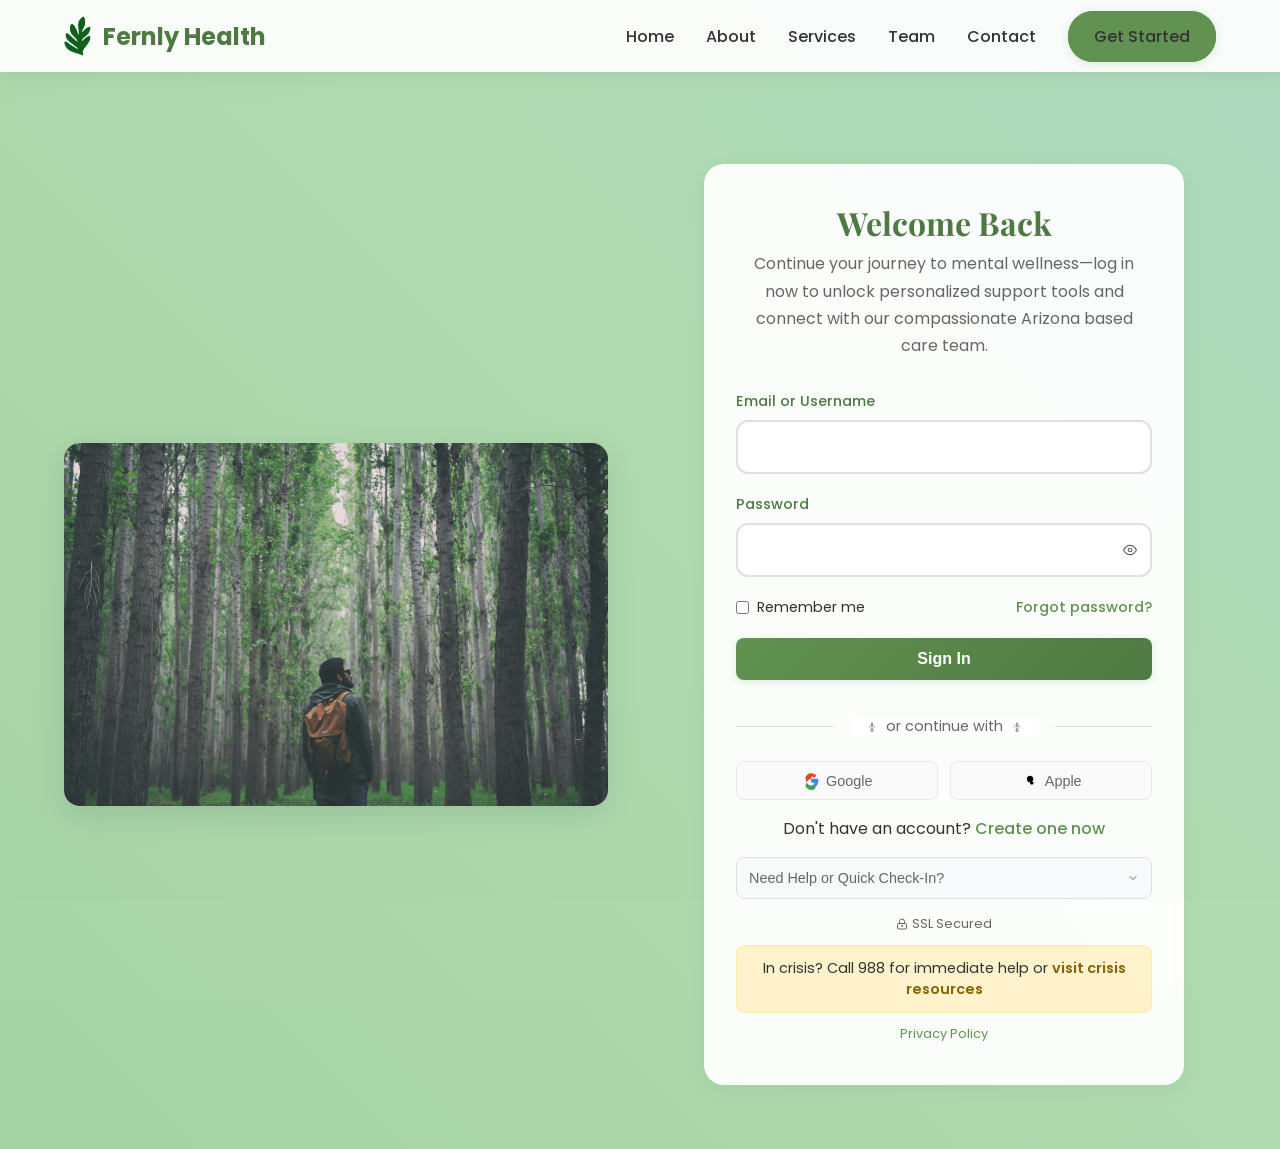
==== commit d257a35e: "Add fernly-polish.css with subtle visual refinements Co-authored-by: Bmn599 <52219053+Bmn599@users.n" ====
--- a/docs/login.html
+++ b/docs/login.html
@@ -5,6 +5,8 @@
   <meta name="viewport" content="width=device-width, initial-scale=1.0">
   <title>Login - Fernly Health</title>
   <link href="https://fonts.googleapis.com/css2?family=Poppins:wght@300;400;500;600;700&family=Playfair+Display:wght@400;700&display=swap" rel="stylesheet">
+  <!-- Fernly Polish - Subtle visual refinements -->
+  <link rel="stylesheet" href="fernly-polish.css">
   <style>
     :root {
       --g1: #8fbf8f;
--- a/docs/fernly-polish.css
+++ b/docs/fernly-polish.css
@@ -0,0 +1,209 @@
+/**
+ * Fernly Health - Professional CSS Polish Override
+ * 
+ * Purpose: Subtle, non-invasive visual refinements
+ * - Does not alter layout, gradients, fonts, colors, or spacing logic
+ * - Only adds polish through shadows, hover effects, and consistency
+ * - Safe to apply over existing styles without conflicts
+ */
+
+/* ==========================================================================
+   CARDS - Consistent border-radius (18px), borders, and shadows
+   ========================================================================== */
+
+/* Service cards (services.html) */
+.card {
+  border-radius: 18px !important;
+  border: 1px solid rgba(255, 255, 255, 0.3) !important;
+  box-shadow: 0 4px 12px rgba(0, 0, 0, 0.08) !important;
+}
+
+.card:hover {
+  box-shadow: 0 12px 32px rgba(0, 0, 0, 0.15) !important;
+  transform: translateY(-8px) !important;
+}
+
+/* Team member cards (team.html) */
+.team-member {
+  border-radius: 18px !important;
+  border: 1px solid rgba(255, 255, 255, 0.3) !important;
+  box-shadow: 0 4px 12px rgba(0, 0, 0, 0.08) !important;
+}
+
+.team-member:hover {
+  box-shadow: 0 12px 32px rgba(0, 0, 0, 0.15) !important;
+  transform: translateY(-6px) !important;
+}
+
+/* Resource cards (index.html - AI chat responses) */
+.resource-card {
+  border-radius: 18px !important;
+  border: 1px solid rgba(224, 224, 224, 0.8) !important;
+  box-shadow: 0 2px 8px rgba(0, 0, 0, 0.06) !important;
+}
+
+.resource-card:hover {
+  box-shadow: 0 8px 20px rgba(0, 0, 0, 0.12) !important;
+  transform: translateY(-4px) !important;
+}
+
+/* Chat interface card */
+.chat-interface {
+  border-radius: 18px !important;
+  box-shadow: 0 8px 24px rgba(0, 0, 0, 0.12) !important;
+}
+
+/* ==========================================================================
+   BUTTONS - Smooth hover with lift and shadow
+   ========================================================================== */
+
+.btn-primary {
+  box-shadow: 0 2px 8px rgba(97, 146, 81, 0.2);
+  transition: all 0.3s ease;
+}
+
+.btn-primary:hover {
+  box-shadow: 0 6px 16px rgba(97, 146, 81, 0.3) !important;
+  transform: translateY(-3px) !important;
+}
+
+.btn-secondary {
+  box-shadow: 0 2px 8px rgba(255, 255, 255, 0.15);
+  transition: all 0.3s ease;
+}
+
+.btn-secondary:hover {
+  box-shadow: 0 6px 16px rgba(255, 255, 255, 0.25) !important;
+  transform: translateY(-3px) !important;
+}
+
+.btn-ai {
+  box-shadow: 0 3px 10px rgba(97, 146, 81, 0.25);
+}
+
+.btn-ai:hover {
+  box-shadow: 0 8px 20px rgba(97, 146, 81, 0.35) !important;
+  transform: translateY(-3px) !important;
+}
+
+/* ==========================================================================
+   CONTACT FORM - Consistent padding, soft radius, green focus ring
+   ========================================================================== */
+
+form input,
+form textarea {
+  padding: 1rem 1.25rem !important;
+  border-radius: 12px !important;
+  border: 1px solid rgba(0, 0, 0, 0.08);
+  transition: all 0.3s ease;
+}
+
+form input:focus,
+form textarea:focus {
+  outline: none !important;
+  box-shadow: 0 0 0 3px rgba(97, 146, 81, 0.25) !important;
+  border-color: rgba(97, 146, 81, 0.4) !important;
+}
+
+form button[type="submit"] {
+  box-shadow: 0 2px 8px rgba(97, 146, 81, 0.2);
+}
+
+form button[type="submit"]:hover {
+  box-shadow: 0 6px 16px rgba(97, 146, 81, 0.3) !important;
+}
+
+/* ==========================================================================
+   RESOURCE CARD IMAGES - Fixed height with object-fit
+   ========================================================================== */
+
+.resource-card img {
+  height: 180px;
+  width: 100%;
+  object-fit: cover;
+  border-radius: 12px;
+}
+
+/* ==========================================================================
+   HEADER - Enhanced translucency and polish
+   ========================================================================== */
+
+header {
+  background: rgba(255, 255, 255, 0.92) !important;
+  backdrop-filter: blur(12px) !important;
+  box-shadow: 0 2px 16px rgba(0, 0, 0, 0.08) !important;
+}
+
+/* ==========================================================================
+   STEPPER COMPONENT - Subtle polish for interactive elements
+   ========================================================================== */
+
+.stepper-nav button {
+  box-shadow: 0 2px 6px rgba(0, 0, 0, 0.08);
+  transition: all 0.3s ease;
+}
+
+.stepper-nav button:hover {
+  box-shadow: 0 4px 12px rgba(0, 0, 0, 0.12);
+  transform: translateY(-2px);
+}
+
+.stepper-nav button.active {
+  box-shadow: 0 4px 12px rgba(97, 146, 81, 0.25);
+}
+
+/* ==========================================================================
+   CHAT INPUT - Polish for chat interface
+   ========================================================================== */
+
+.chat-input-area {
+  box-shadow: 0 -2px 8px rgba(0, 0, 0, 0.05);
+}
+
+.input-container {
+  border-radius: 12px !important;
+  box-shadow: 0 2px 8px rgba(0, 0, 0, 0.06);
+}
+
+.input-container:focus-within {
+  box-shadow: 0 4px 12px rgba(97, 146, 81, 0.15) !important;
+}
+
+/* ==========================================================================
+   NAVIGATION LINKS - Subtle hover enhancement
+   ========================================================================== */
+
+.nav-links a:not(.btn-primary) {
+  transition: all 0.3s ease;
+}
+
+.nav-links a:not(.btn-primary):hover {
+  transform: translateY(-1px);
+}
+
+/* ==========================================================================
+   LOGIN FORM - Polish for login page (if exists)
+   ========================================================================== */
+
+.login-card {
+  border-radius: 18px !important;
+  box-shadow: 0 8px 24px rgba(0, 0, 0, 0.1) !important;
+}
+
+/* ==========================================================================
+   RESPONSIVE ADJUSTMENTS - Maintain polish on smaller screens
+   ========================================================================== */
+
+@media (max-width: 768px) {
+  .card:hover,
+  .team-member:hover,
+  .resource-card:hover {
+    transform: translateY(-4px) !important;
+  }
+  
+  .btn-primary:hover,
+  .btn-secondary:hover,
+  .btn-ai:hover {
+    transform: translateY(-2px) !important;
+  }
+}
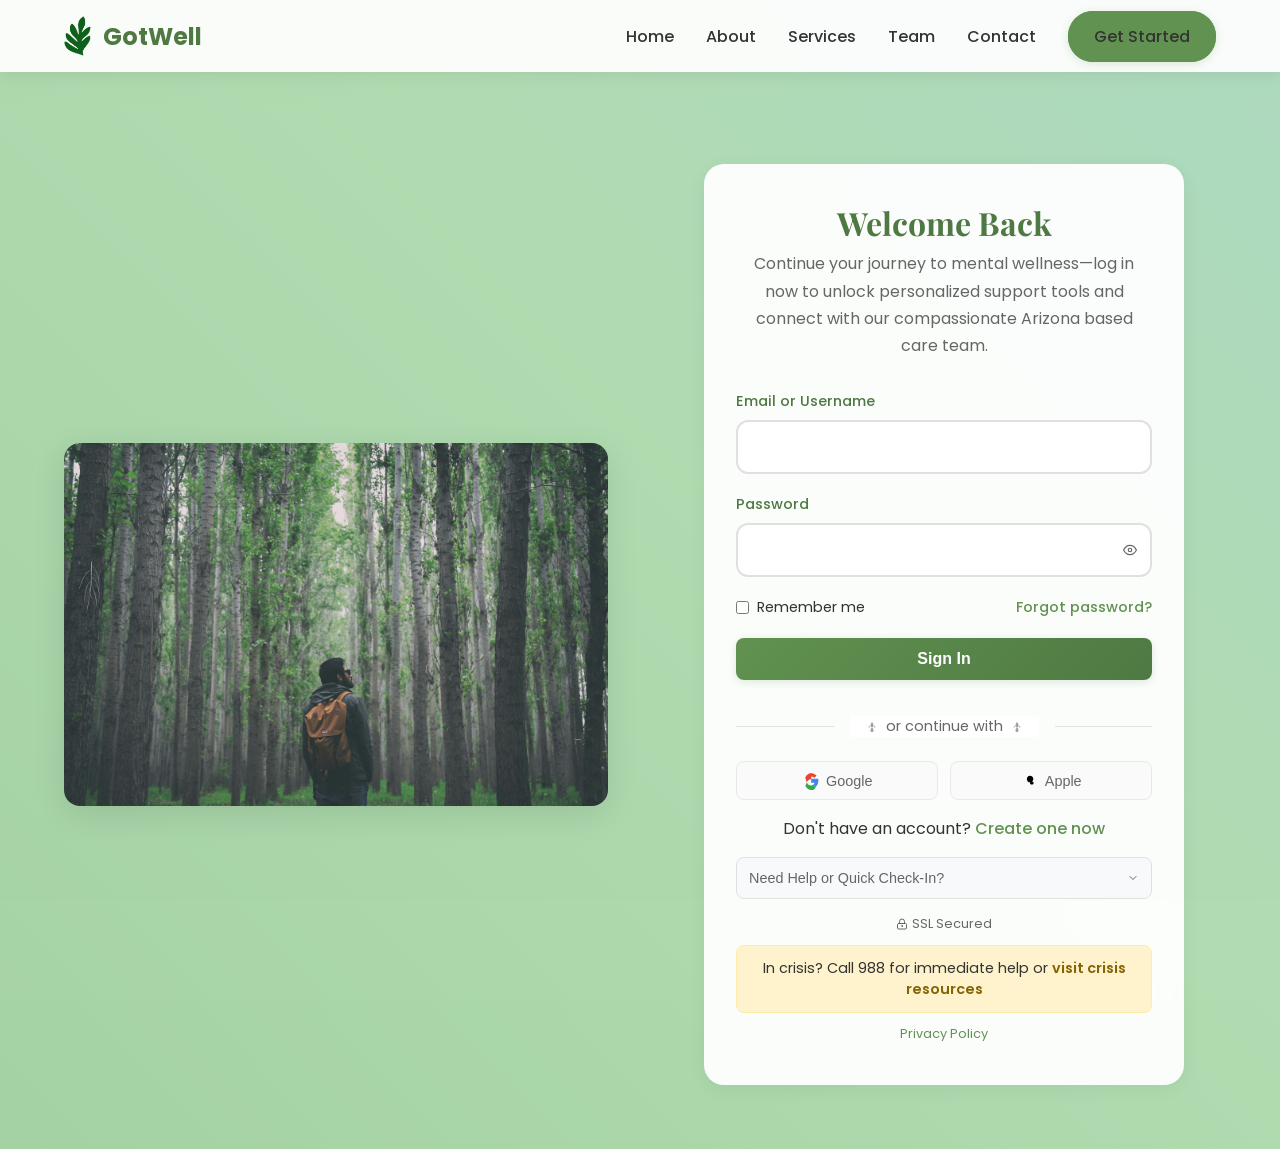
==== commit 482be8b0: "Replace Fernly with GotWell branding throughout codebase Co-authored-by: Bmn599 <52219053+Bmn599@use" ====
--- a/docs/login.html
+++ b/docs/login.html
@@ -3,10 +3,10 @@
 <head>
   <meta charset="UTF-8">
   <meta name="viewport" content="width=device-width, initial-scale=1.0">
-  <title>Login - Fernly Health</title>
+  <title>Login - GotWell</title>
   <link href="https://fonts.googleapis.com/css2?family=Poppins:wght@300;400;500;600;700&family=Playfair+Display:wght@400;700&display=swap" rel="stylesheet">
-  <!-- Fernly Polish - Subtle visual refinements -->
-  <link rel="stylesheet" href="fernly-polish.css">
+  <!-- GotWell Polish - Subtle visual refinements -->
+  <link rel="stylesheet" href="gotwell-polish.css">
   <style>
     :root {
       --g1: #8fbf8f;
@@ -783,8 +783,8 @@
     <div class="container">
       <nav>
         <div class="logo">
-          <img src="images/Fernly-logo.png" alt="Fernly Health Logo">
-          <span>Fernly Health</span>
+          <img src="images/GotWell-logo.png" alt="GotWell Logo">
+          <span>GotWell</span>
         </div>
         <ul class="nav-links">
           <li><a href="index.html">Home</a></li>
@@ -995,7 +995,7 @@
     <div class="modal-content">
       <span class="close" id="closeCreateModal">&times;</span>
       <h2>Create Account</h2>
-      <p>Join Fernly Health and start your mental wellness journey today.</p>
+      <p>Join GotWell and start your mental wellness journey today.</p>
       <form id="createAccountForm">
         <div class="form-group">
           <label for="newFullName">Full Name</label>
@@ -1222,12 +1222,12 @@
           loadingSpinner.style.display = 'none';
           
           // Demo login - in production, this would make an API call
-          if (email === 'demo@fernly.com' && password === 'demo123') {
-            alert('Login successful! Welcome to Fernly Health.');
+          if (email === 'demo@gotwell.com' && password === 'demo123') {
+            alert('Login successful! Welcome to GotWell.');
             // Redirect to dashboard or home page
             window.location.href = 'index.html';
           } else {
-            alert('Invalid credentials. Try demo@fernly.com / demo123');
+            alert('Invalid credentials. Try demo@gotwell.com / demo123');
             // Shake animation for failed login
             loginForm.style.animation = 'shake 0.5s ease-in-out';
             setTimeout(() => {
@@ -1376,7 +1376,7 @@
 
       // Remember me functionality
       const rememberMeCheckbox = document.getElementById('rememberMe');
-      const storedEmail = localStorage.getItem('fernly_remembered_email');
+      const storedEmail = localStorage.getItem('gotwell_remembered_email');
       
       if (storedEmail) {
         emailInput.value = storedEmail;
@@ -1385,16 +1385,16 @@
       
       rememberMeCheckbox.addEventListener('change', function() {
         if (this.checked) {
-          localStorage.setItem('fernly_remembered_email', emailInput.value);
+          localStorage.setItem('gotwell_remembered_email', emailInput.value);
         } else {
-          localStorage.removeItem('fernly_remembered_email');
+          localStorage.removeItem('gotwell_remembered_email');
         }
       });
 
       // Update remember me storage when email changes
       emailInput.addEventListener('input', function() {
         if (rememberMeCheckbox.checked) {
-          localStorage.setItem('fernly_remembered_email', this.value);
+          localStorage.setItem('gotwell_remembered_email', this.value);
         }
       });
     });
--- a/docs/gotwell-polish.css
+++ b/docs/gotwell-polish.css
@@ -0,0 +1,227 @@
+/**
+ * GotWell - Professional CSS Polish Override
+ * 
+ * Purpose: Subtle, non-invasive visual refinements
+ * - Does not alter layout, gradients, fonts, colors, or spacing logic
+ * - Only adds polish through shadows, hover effects, and consistency
+ * - Safe to apply over existing styles without conflicts
+ */
+
+/* ==========================================================================
+   CARDS - Consistent border-radius (18px), borders, and shadows
+   ========================================================================== */
+
+/* Service cards (services.html) */
+.card {
+  border-radius: 15px !important;
+  border: 1px solid rgba(255, 255, 255, 0.3) !important;
+  box-shadow: 0 4px 12px rgba(0, 0, 0, 0.08) !important;
+}
+
+.card:hover {
+  box-shadow: 0 12px 32px rgba(0, 0, 0, 0.15) !important;
+  transform: translateY(-8px) scale(1.03) !important;
+}
+
+/* Team member cards (team.html) */
+.team-member {
+  border-radius: 15px !important;
+  border: 1px solid rgba(255, 255, 255, 0.3) !important;
+  box-shadow: 0 4px 12px rgba(0, 0, 0, 0.08) !important;
+}
+
+.team-member:hover {
+  box-shadow: 0 12px 32px rgba(0, 0, 0, 0.15) !important;
+  transform: translateY(-5px) !important;
+}
+
+/* Resource cards (index.html - AI chat responses) */
+.resource-card {
+  border-radius: 18px !important;
+  border: 1px solid rgba(224, 224, 224, 0.8) !important;
+  box-shadow: 0 2px 8px rgba(0, 0, 0, 0.06) !important;
+}
+
+.resource-card:hover {
+  box-shadow: 0 8px 20px rgba(0, 0, 0, 0.12) !important;
+  transform: translateY(-4px) !important;
+}
+
+/* Chat interface card */
+.chat-interface {
+  border-radius: 18px !important;
+  box-shadow: 0 8px 24px rgba(0, 0, 0, 0.12) !important;
+}
+
+/* Blog/Resource cards (index.html - Mental Health Resources) */
+.blog-card {
+  border-radius: 18px !important;
+  border: 1px solid rgba(255, 255, 255, 0.3) !important;
+  box-shadow: 0 4px 12px rgba(0, 0, 0, 0.08) !important;
+}
+
+.blog-card:hover {
+  box-shadow: 0 12px 32px rgba(0, 0, 0, 0.15) !important;
+  transform: translateY(-8px) !important;
+}
+
+/* ==========================================================================
+   BUTTONS - Smooth hover with lift and shadow
+   ========================================================================== */
+
+.btn-primary {
+  box-shadow: 0 2px 8px rgba(97, 146, 81, 0.2) !important;
+  transition: all 0.3s ease;
+}
+
+.btn-primary:hover {
+  box-shadow: 0 6px 16px rgba(97, 146, 81, 0.3) !important;
+  transform: translateY(-3px) !important;
+}
+
+.btn-secondary {
+  box-shadow: 0 2px 8px rgba(255, 255, 255, 0.15) !important;
+  transition: all 0.3s ease;
+}
+
+.btn-secondary:hover {
+  box-shadow: 0 6px 16px rgba(255, 255, 255, 0.25) !important;
+  transform: translateY(-3px) !important;
+}
+
+.btn-ai {
+  box-shadow: 0 3px 10px rgba(97, 146, 81, 0.25) !important;
+}
+
+.btn-ai:hover {
+  box-shadow: 0 8px 20px rgba(97, 146, 81, 0.35) !important;
+  transform: translateY(-3px) !important;
+}
+
+/* ==========================================================================
+   CONTACT FORM - Consistent padding, soft radius, green focus ring
+   ========================================================================== */
+
+form input,
+form textarea {
+  padding: 1rem 1.25rem !important;
+  border-radius: 12px !important;
+  border: 1px solid rgba(0, 0, 0, 0.08);
+  transition: all 0.3s ease;
+}
+
+form input:focus,
+form textarea:focus {
+  outline: none !important;
+  box-shadow: 0 0 0 3px rgba(97, 146, 81, 0.25) !important;
+  border-color: rgba(97, 146, 81, 0.4) !important;
+}
+
+form button[type="submit"] {
+  box-shadow: 0 2px 8px rgba(97, 146, 81, 0.2) !important;
+}
+
+form button[type="submit"]:hover {
+  box-shadow: 0 6px 16px rgba(97, 146, 81, 0.3) !important;
+}
+
+/* ==========================================================================
+   RESOURCE CARD IMAGES - Fixed height with object-fit
+   ========================================================================== */
+
+.resource-card img {
+  height: 180px !important;
+  width: 100% !important;
+  object-fit: cover !important;
+  border-radius: 12px !important;
+}
+
+/* Blog card images (already have object-fit but ensuring consistency) */
+.blog-image img {
+  object-fit: cover !important;
+  border-radius: 18px 18px 0 0;
+}
+
+/* ==========================================================================
+   HEADER - Enhanced translucency and polish
+   ========================================================================== */
+
+header {
+  background: rgba(255, 255, 255, 0.92) !important;
+  backdrop-filter: blur(12px) !important;
+  box-shadow: 0 2px 16px rgba(0, 0, 0, 0.08) !important;
+}
+
+/* ==========================================================================
+   STEPPER COMPONENT - Subtle polish for interactive elements
+   ========================================================================== */
+
+.stepper-nav button {
+  box-shadow: 0 2px 6px rgba(0, 0, 0, 0.08) !important;
+  transition: all 0.3s ease !important;
+}
+
+.stepper-nav button:hover {
+  box-shadow: 0 4px 12px rgba(0, 0, 0, 0.12) !important;
+  transform: translateY(-2px) !important;
+}
+
+.stepper-nav button.active {
+  box-shadow: 0 4px 12px rgba(97, 146, 81, 0.25);
+}
+
+/* ==========================================================================
+   CHAT INPUT - Polish for chat interface
+   ========================================================================== */
+
+.chat-input-area {
+  box-shadow: 0 -2px 8px rgba(0, 0, 0, 0.05) !important;
+}
+
+.input-container {
+  border-radius: 12px !important;
+  box-shadow: 0 2px 8px rgba(0, 0, 0, 0.06) !important;
+}
+
+.input-container:focus-within {
+  box-shadow: 0 4px 12px rgba(97, 146, 81, 0.15) !important;
+}
+
+/* ==========================================================================
+   NAVIGATION LINKS - Subtle hover enhancement
+   ========================================================================== */
+
+.nav-links a:not(.btn-primary) {
+  transition: all 0.3s ease !important;
+}
+
+.nav-links a:not(.btn-primary):hover {
+  transform: translateY(-1px) !important;
+}
+
+/* ==========================================================================
+   LOGIN FORM - Polish for login page (if exists)
+   ========================================================================== */
+
+.login-card {
+  border-radius: 18px !important;
+  box-shadow: 0 8px 24px rgba(0, 0, 0, 0.1) !important;
+}
+
+/* ==========================================================================
+   RESPONSIVE ADJUSTMENTS - Maintain polish on smaller screens
+   ========================================================================== */
+
+@media (max-width: 768px) {
+  .card:hover,
+  .team-member:hover,
+  .resource-card:hover {
+    transform: translateY(-4px) !important;
+  }
+  
+  .btn-primary:hover,
+  .btn-secondary:hover,
+  .btn-ai:hover {
+    transform: translateY(-2px) !important;
+  }
+}
